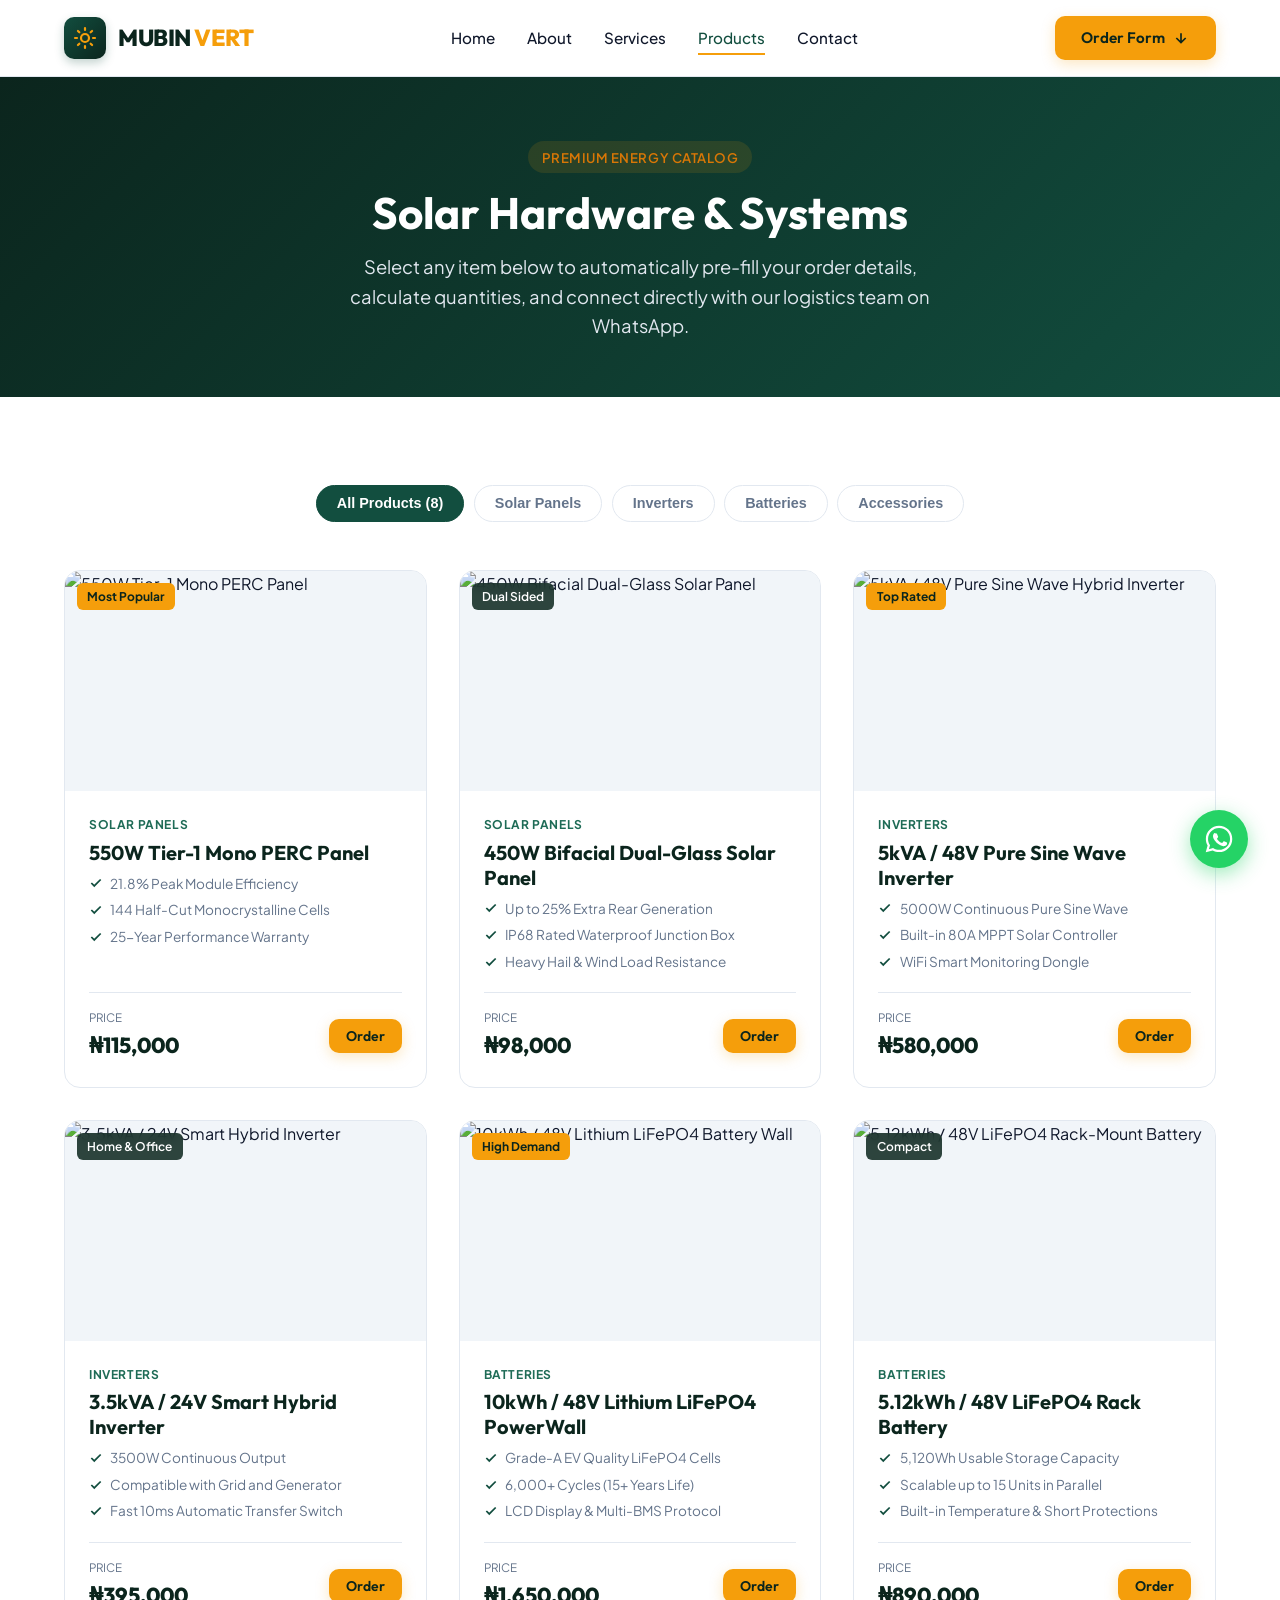
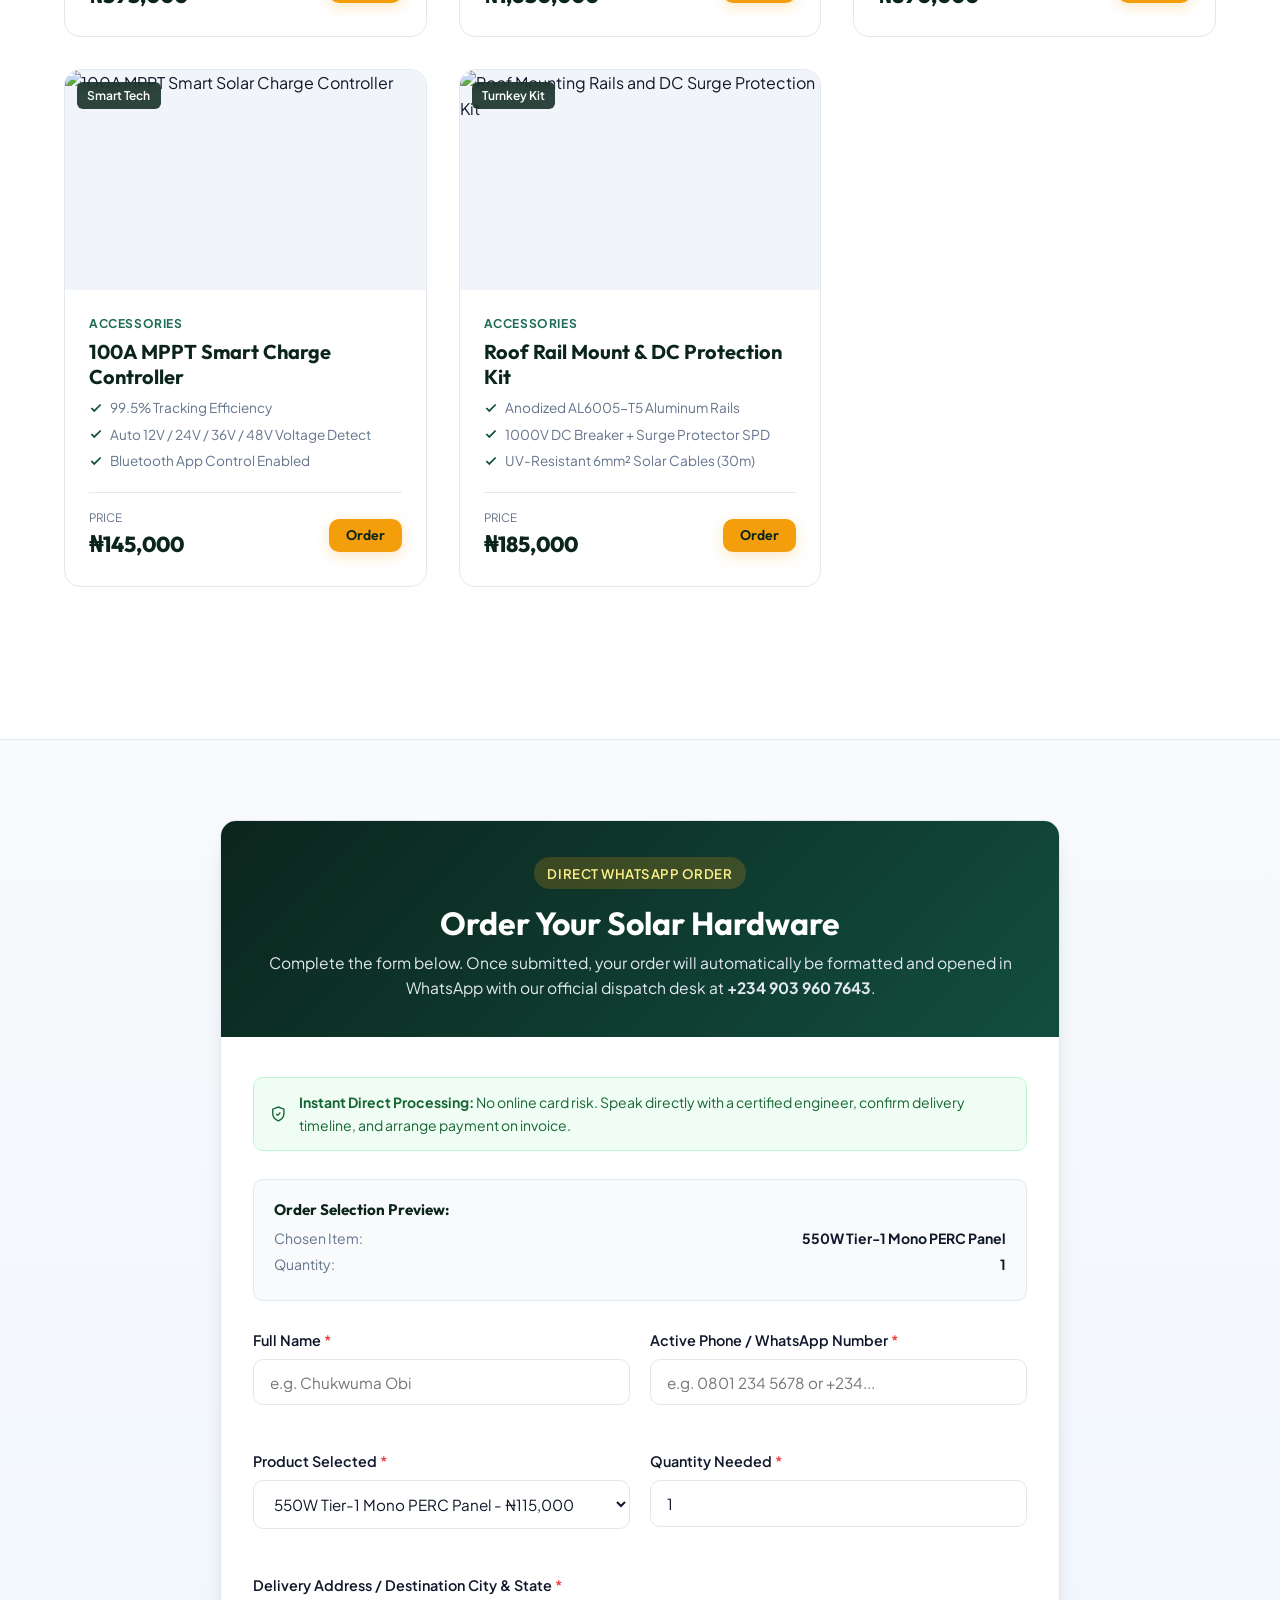
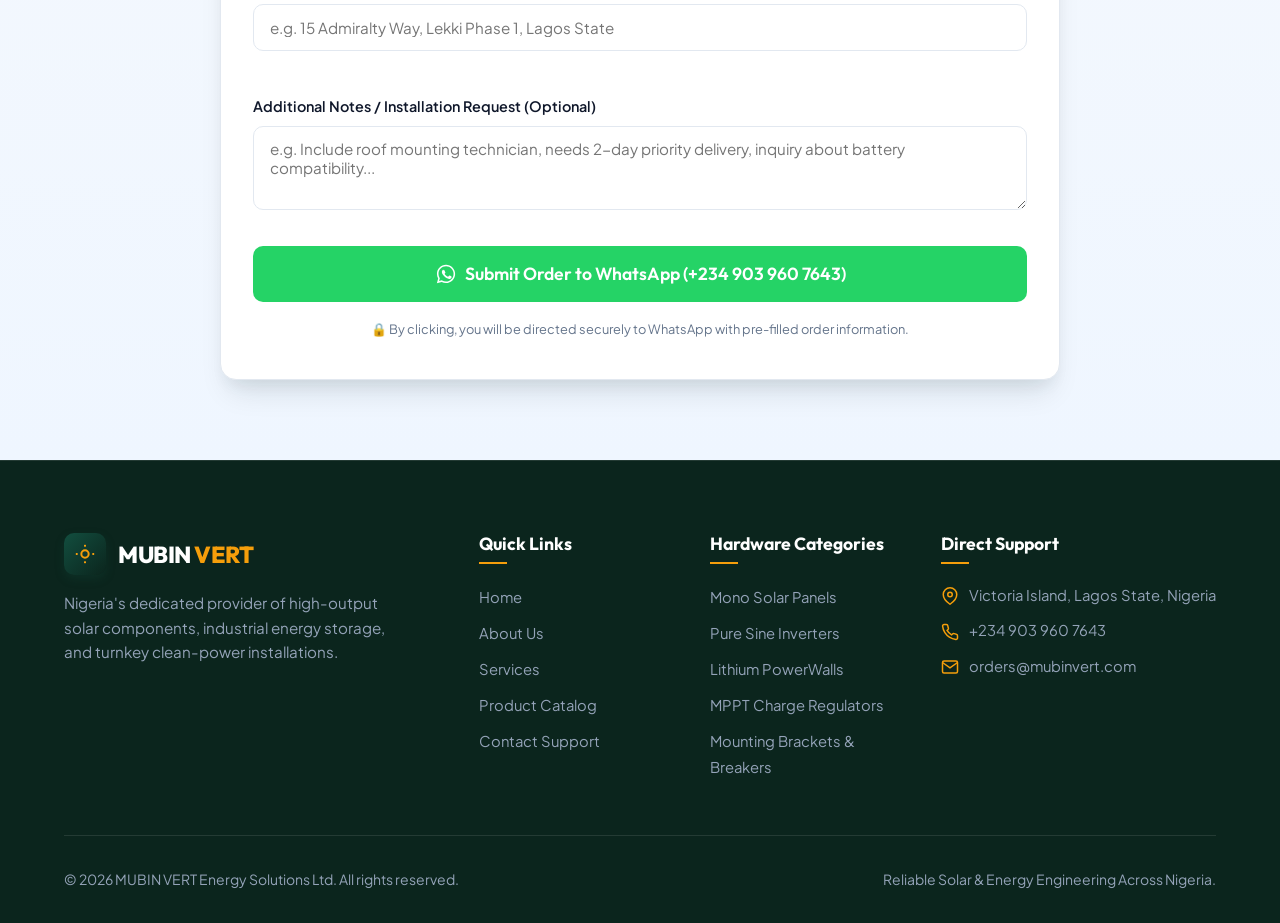
==== products.html @ 532facc9 "second commit" ====
<!DOCTYPE html>
<html lang="en">
<head>
  <meta charset="UTF-8">
  <meta name="viewport" content="width=device-width, initial-scale=1.0">
  <title>Solar Products & Direct WhatsApp Order | MUBIN VERT</title>
  <meta name="description" content="Browse premium solar panels, hybrid inverters, lithium battery storage and accessories. Click Order to customize and send instantly to our WhatsApp sales line.">
  <meta name="keywords" content="buy solar panels Nigeria, solar inverters Lagos, lithium battery storage Abuja, solar accessories">
  
  <!-- Open Graph -->
  <meta property="og:type" content="website">
  <meta property="og:title" content="MUBIN VERT - Solar Hardware & Order Page">
  <meta property="og:description" content="Shop verified Tier-1 solar panels, smart inverters, and long-life batteries with direct WhatsApp ordering and fast nationwide delivery.">

  <!-- Google Fonts: Outfit & Plus Jakarta Sans -->
  <link rel="preconnect" href="https://fonts.googleapis.com">
  <link rel="preconnect" href="https://fonts.gstatic.com" crossorigin>
  <link href="https://fonts.googleapis.com/css2?family=Outfit:wght@500;600;700;800&family=Plus+Jakarta+Sans:wght@400;500;600;700&display=swap" rel="stylesheet">

  <!-- Shared CSS Stylesheet -->
  <link rel="stylesheet" href="style.css">
</head>
<body>

  <!-- ==================== HEADER & NAV ==================== -->
  <header class="header">
    <div class="container navbar">
      <a href="index.html" class="brand-logo" aria-label="MUBIN VERT Home">
        <span class="logo-mark">
          <svg width="24" height="24" viewBox="0 0 24 24" fill="none" stroke="currentColor" stroke-width="2.2" stroke-linecap="round" stroke-linejoin="round">
            <circle cx="12" cy="12" r="4"/>
            <path d="M12 2v2"/>
            <path d="M12 20v2"/>
            <path d="m4.93 4.93 1.41 1.41"/>
            <path d="m17.66 17.66 1.41 1.41"/>
            <path d="M2 12h2"/>
            <path d="M20 12h2"/>
            <path d="m6.34 17.66-1.41 1.41"/>
            <path d="m19.07 4.93-1.41 1.41"/>
          </svg>
        </span>
        <span>MUBIN <span class="highlight">VERT</span></span>
      </a>

      <nav aria-label="Main Navigation">
        <ul class="nav-menu" id="navMenu">
          <li><a href="index.html" class="nav-link">Home</a></li>
          <li><a href="index.html#about" class="nav-link">About</a></li>
          <li><a href="index.html#services" class="nav-link">Services</a></li>
          <li><a href="products.html" class="nav-link active">Products</a></li>
          <li><a href="index.html#contact" class="nav-link">Contact</a></li>
          <li class="mobile-order-btn">
            <a href="#orderSection" class="btn btn-primary btn-block">Order Now</a>
          </li>
        </ul>
      </nav>

      <div class="nav-actions">
        <a href="#orderSection" class="btn btn-primary">
          <span>Order Form</span>
          <svg width="16" height="16" viewBox="0 0 24 24" fill="none" stroke="currentColor" stroke-width="2.5">
            <path d="M12 5v14M19 12l-7 7-7-7"/>
          </svg>
        </a>
        <button class="hamburger" id="hamburgerBtn" aria-label="Toggle navigation menu" aria-expanded="false">
          <span></span>
          <span></span>
          <span></span>
        </button>
      </div>
    </div>
  </header>

  <!-- ==================== PAGE BANNER ==================== -->
  <section class="page-header">
    <div class="container fade-in-up">
      <div class="section-badge amber" style="margin-bottom: 0.75rem;">Premium Energy Catalog</div>
      <h1>Solar Hardware & Systems</h1>
      <p>Select any item below to automatically pre-fill your order details, calculate quantities, and connect directly with our logistics team on WhatsApp.</p>
    </div>
  </section>

  <!-- ==================== PRODUCT CATALOG ==================== -->
  <main class="section section-light">
    <div class="container">

      <!-- Category Filter Buttons -->
      <div class="filter-bar fade-in-up">
        <button class="filter-btn active" data-filter="all">All Products (8)</button>
        <button class="filter-btn" data-filter="panels">Solar Panels</button>
        <button class="filter-btn" data-filter="inverters">Inverters</button>
        <button class="filter-btn" data-filter="batteries">Batteries</button>
        <button class="filter-btn" data-filter="accessories">Accessories</button>
      </div>

      <!-- Products Grid -->
      <div class="products-grid">

        <!-- Product 1: Solar Panel 550W -->
        <article class="product-card fade-in-up delay-1" data-category="panels">
          <div class="product-thumb-wrap">
            <span class="product-tag popular">Most Popular</span>
            <img src="https://images.pexels.com/photos/38171120/pexels-photo-38171120.jpeg?auto=compress&cs=tinysrgb&fit=crop&h=500&w=700" alt="550W Tier-1 Mono PERC Panel">
          </div>
          <div class="product-body">
            <span class="product-category">Solar Panels</span>
            <h2 class="product-title">550W Tier-1 Mono PERC Panel</h2>
            <ul class="product-specs">
              <li><svg width="14" height="14" viewBox="0 0 24 24" fill="none" stroke="currentColor" stroke-width="3"><polyline points="20 6 9 17 4 12"/></svg> 21.8% Peak Module Efficiency</li>
              <li><svg width="14" height="14" viewBox="0 0 24 24" fill="none" stroke="currentColor" stroke-width="3"><polyline points="20 6 9 17 4 12"/></svg> 144 Half-Cut Monocrystalline Cells</li>
              <li><svg width="14" height="14" viewBox="0 0 24 24" fill="none" stroke="currentColor" stroke-width="3"><polyline points="20 6 9 17 4 12"/></svg> 25-Year Performance Warranty</li>
            </ul>
            <div class="product-footer">
              <div class="product-price">
                <span class="label">Price</span>
                <span class="value">₦115,000</span>
              </div>
              <button type="button" class="btn btn-primary btn-sm btn-order-trigger" data-product-name="550W Tier-1 Mono PERC Panel">
                <span>Order</span>
              </button>
            </div>
          </div>
        </article>

        <!-- Product 2: Solar Panel 450W Bifacial -->
        <article class="product-card fade-in-up delay-2" data-category="panels">
          <div class="product-thumb-wrap">
            <span class="product-tag">Dual Sided</span>
            <img src="https://images.pexels.com/photos/17965455/pexels-photo-17965455.jpeg?auto=compress&cs=tinysrgb&fit=crop&h=500&w=700" alt="450W Bifacial Dual-Glass Solar Panel">
          </div>
          <div class="product-body">
            <span class="product-category">Solar Panels</span>
            <h2 class="product-title">450W Bifacial Dual-Glass Solar Panel</h2>
            <ul class="product-specs">
              <li><svg width="14" height="14" viewBox="0 0 24 24" fill="none" stroke="currentColor" stroke-width="3"><polyline points="20 6 9 17 4 12"/></svg> Up to 25% Extra Rear Generation</li>
              <li><svg width="14" height="14" viewBox="0 0 24 24" fill="none" stroke="currentColor" stroke-width="3"><polyline points="20 6 9 17 4 12"/></svg> IP68 Rated Waterproof Junction Box</li>
              <li><svg width="14" height="14" viewBox="0 0 24 24" fill="none" stroke="currentColor" stroke-width="3"><polyline points="20 6 9 17 4 12"/></svg> Heavy Hail & Wind Load Resistance</li>
            </ul>
            <div class="product-footer">
              <div class="product-price">
                <span class="label">Price</span>
                <span class="value">₦98,000</span>
              </div>
              <button type="button" class="btn btn-primary btn-sm btn-order-trigger" data-product-name="450W Bifacial Dual-Glass Solar Panel">
                <span>Order</span>
              </button>
            </div>
          </div>
        </article>

        <!-- Product 3: 5kVA Hybrid Inverter -->
        <article class="product-card fade-in-up delay-3" data-category="inverters">
          <div class="product-thumb-wrap">
            <span class="product-tag popular">Top Rated</span>
            <img src="https://images.pexels.com/photos/38171111/pexels-photo-38171111.jpeg?auto=compress&cs=tinysrgb&fit=crop&h=500&w=700" alt="5kVA / 48V Pure Sine Wave Hybrid Inverter">
          </div>
          <div class="product-body">
            <span class="product-category">Inverters</span>
            <h2 class="product-title">5kVA / 48V Pure Sine Wave Inverter</h2>
            <ul class="product-specs">
              <li><svg width="14" height="14" viewBox="0 0 24 24" fill="none" stroke="currentColor" stroke-width="3"><polyline points="20 6 9 17 4 12"/></svg> 5000W Continuous Pure Sine Wave</li>
              <li><svg width="14" height="14" viewBox="0 0 24 24" fill="none" stroke="currentColor" stroke-width="3"><polyline points="20 6 9 17 4 12"/></svg> Built-in 80A MPPT Solar Controller</li>
              <li><svg width="14" height="14" viewBox="0 0 24 24" fill="none" stroke="currentColor" stroke-width="3"><polyline points="20 6 9 17 4 12"/></svg> WiFi Smart Monitoring Dongle</li>
            </ul>
            <div class="product-footer">
              <div class="product-price">
                <span class="label">Price</span>
                <span class="value">₦580,000</span>
              </div>
              <button type="button" class="btn btn-primary btn-sm btn-order-trigger" data-product-name="5kVA / 48V Pure Sine Wave Inverter">
                <span>Order</span>
              </button>
            </div>
          </div>
        </article>

        <!-- Product 4: 3.5kVA Inverter -->
        <article class="product-card fade-in-up delay-1" data-category="inverters">
          <div class="product-thumb-wrap">
            <span class="product-tag">Home & Office</span>
            <img src="https://images.pexels.com/photos/38171130/pexels-photo-38171130.jpeg?auto=compress&cs=tinysrgb&fit=crop&h=500&w=700" alt="3.5kVA / 24V Smart Hybrid Inverter">
          </div>
          <div class="product-body">
            <span class="product-category">Inverters</span>
            <h2 class="product-title">3.5kVA / 24V Smart Hybrid Inverter</h2>
            <ul class="product-specs">
              <li><svg width="14" height="14" viewBox="0 0 24 24" fill="none" stroke="currentColor" stroke-width="3"><polyline points="20 6 9 17 4 12"/></svg> 3500W Continuous Output</li>
              <li><svg width="14" height="14" viewBox="0 0 24 24" fill="none" stroke="currentColor" stroke-width="3"><polyline points="20 6 9 17 4 12"/></svg> Compatible with Grid and Generator</li>
              <li><svg width="14" height="14" viewBox="0 0 24 24" fill="none" stroke="currentColor" stroke-width="3"><polyline points="20 6 9 17 4 12"/></svg> Fast 10ms Automatic Transfer Switch</li>
            </ul>
            <div class="product-footer">
              <div class="product-price">
                <span class="label">Price</span>
                <span class="value">₦395,000</span>
              </div>
              <button type="button" class="btn btn-primary btn-sm btn-order-trigger" data-product-name="3.5kVA / 24V Smart Hybrid Inverter">
                <span>Order</span>
              </button>
            </div>
          </div>
        </article>

        <!-- Product 5: 10kWh LiFePO4 Lithium Battery -->
        <article class="product-card fade-in-up delay-2" data-category="batteries">
          <div class="product-thumb-wrap">
            <span class="product-tag popular">High Demand</span>
            <img src="https://images.pexels.com/photos/36085816/pexels-photo-36085816.jpeg?auto=compress&cs=tinysrgb&fit=crop&h=500&w=700" alt="10kWh / 48V Lithium LiFePO4 Battery Wall">
          </div>
          <div class="product-body">
            <span class="product-category">Batteries</span>
            <h2 class="product-title">10kWh / 48V Lithium LiFePO4 PowerWall</h2>
            <ul class="product-specs">
              <li><svg width="14" height="14" viewBox="0 0 24 24" fill="none" stroke="currentColor" stroke-width="3"><polyline points="20 6 9 17 4 12"/></svg> Grade-A EV Quality LiFePO4 Cells</li>
              <li><svg width="14" height="14" viewBox="0 0 24 24" fill="none" stroke="currentColor" stroke-width="3"><polyline points="20 6 9 17 4 12"/></svg> 6,000+ Cycles (15+ Years Life)</li>
              <li><svg width="14" height="14" viewBox="0 0 24 24" fill="none" stroke="currentColor" stroke-width="3"><polyline points="20 6 9 17 4 12"/></svg> LCD Display & Multi-BMS Protocol</li>
            </ul>
            <div class="product-footer">
              <div class="product-price">
                <span class="label">Price</span>
                <span class="value">₦1,650,000</span>
              </div>
              <button type="button" class="btn btn-primary btn-sm btn-order-trigger" data-product-name="10kWh / 48V Lithium LiFePO4 PowerWall">
                <span>Order</span>
              </button>
            </div>
          </div>
        </article>

        <!-- Product 6: 5kWh LiFePO4 Battery -->
        <article class="product-card fade-in-up delay-3" data-category="batteries">
          <div class="product-thumb-wrap">
            <span class="product-tag">Compact</span>
            <img src="https://images.pexels.com/photos/3639037/pexels-photo-3639037.jpeg?auto=compress&cs=tinysrgb&fit=crop&h=500&w=700" alt="5.12kWh / 48V LiFePO4 Rack-Mount Battery">
          </div>
          <div class="product-body">
            <span class="product-category">Batteries</span>
            <h2 class="product-title">5.12kWh / 48V LiFePO4 Rack Battery</h2>
            <ul class="product-specs">
              <li><svg width="14" height="14" viewBox="0 0 24 24" fill="none" stroke="currentColor" stroke-width="3"><polyline points="20 6 9 17 4 12"/></svg> 5,120Wh Usable Storage Capacity</li>
              <li><svg width="14" height="14" viewBox="0 0 24 24" fill="none" stroke="currentColor" stroke-width="3"><polyline points="20 6 9 17 4 12"/></svg> Scalable up to 15 Units in Parallel</li>
              <li><svg width="14" height="14" viewBox="0 0 24 24" fill="none" stroke="currentColor" stroke-width="3"><polyline points="20 6 9 17 4 12"/></svg> Built-in Temperature & Short Protections</li>
            </ul>
            <div class="product-footer">
              <div class="product-price">
                <span class="label">Price</span>
                <span class="value">₦890,000</span>
              </div>
              <button type="button" class="btn btn-primary btn-sm btn-order-trigger" data-product-name="5.12kWh / 48V LiFePO4 Rack Battery">
                <span>Order</span>
              </button>
            </div>
          </div>
        </article>

        <!-- Product 7: 100A MPPT Controller -->
        <article class="product-card fade-in-up delay-1" data-category="accessories">
          <div class="product-thumb-wrap">
            <span class="product-tag">Smart Tech</span>
            <img src="https://images.pexels.com/photos/518530/pexels-photo-518530.jpeg?auto=compress&cs=tinysrgb&fit=crop&h=500&w=700" alt="100A MPPT Smart Solar Charge Controller">
          </div>
          <div class="product-body">
            <span class="product-category">Accessories</span>
            <h2 class="product-title">100A MPPT Smart Charge Controller</h2>
            <ul class="product-specs">
              <li><svg width="14" height="14" viewBox="0 0 24 24" fill="none" stroke="currentColor" stroke-width="3"><polyline points="20 6 9 17 4 12"/></svg> 99.5% Tracking Efficiency</li>
              <li><svg width="14" height="14" viewBox="0 0 24 24" fill="none" stroke="currentColor" stroke-width="3"><polyline points="20 6 9 17 4 12"/></svg> Auto 12V / 24V / 36V / 48V Voltage Detect</li>
              <li><svg width="14" height="14" viewBox="0 0 24 24" fill="none" stroke="currentColor" stroke-width="3"><polyline points="20 6 9 17 4 12"/></svg> Bluetooth App Control Enabled</li>
            </ul>
            <div class="product-footer">
              <div class="product-price">
                <span class="label">Price</span>
                <span class="value">₦145,000</span>
              </div>
              <button type="button" class="btn btn-primary btn-sm btn-order-trigger" data-product-name="100A MPPT Smart Charge Controller">
                <span>Order</span>
              </button>
            </div>
          </div>
        </article>

        <!-- Product 8: Complete Mounting & DC Protection Kit -->
        <article class="product-card fade-in-up delay-2" data-category="accessories">
          <div class="product-thumb-wrap">
            <span class="product-tag">Turnkey Kit</span>
            <img src="https://images.pexels.com/photos/11645013/pexels-photo-11645013.jpeg?auto=compress&cs=tinysrgb&fit=crop&h=500&w=700" alt="Roof Mounting Rails and DC Surge Protection Kit">
          </div>
          <div class="product-body">
            <span class="product-category">Accessories</span>
            <h2 class="product-title">Roof Rail Mount & DC Protection Kit</h2>
            <ul class="product-specs">
              <li><svg width="14" height="14" viewBox="0 0 24 24" fill="none" stroke="currentColor" stroke-width="3"><polyline points="20 6 9 17 4 12"/></svg> Anodized AL6005-T5 Aluminum Rails</li>
              <li><svg width="14" height="14" viewBox="0 0 24 24" fill="none" stroke="currentColor" stroke-width="3"><polyline points="20 6 9 17 4 12"/></svg> 1000V DC Breaker + Surge Protector SPD</li>
              <li><svg width="14" height="14" viewBox="0 0 24 24" fill="none" stroke="currentColor" stroke-width="3"><polyline points="20 6 9 17 4 12"/></svg> UV-Resistant 6mm² Solar Cables (30m)</li>
            </ul>
            <div class="product-footer">
              <div class="product-price">
                <span class="label">Price</span>
                <span class="value">₦185,000</span>
              </div>
              <button type="button" class="btn btn-primary btn-sm btn-order-trigger" data-product-name="Roof Rail Mount & DC Protection Kit">
                <span>Order</span>
              </button>
            </div>
          </div>
        </article>

      </div>
    </div>
  </main>

  <!-- ==================== ORDER FORM SECTION ==================== -->
  <section class="order-section" id="orderSection">
    <div class="container">
      <div class="order-wrapper fade-in-up">
        
        <div class="order-header">
          <div class="section-badge amber" style="background: rgba(245, 158, 11, 0.2); color: #FEF08A;">Direct WhatsApp Order</div>
          <h2>Order Your Solar Hardware</h2>
          <p>Complete the form below. Once submitted, your order will automatically be formatted and opened in WhatsApp with our official dispatch desk at <strong>+234 903 960 7643</strong>.</p>
        </div>

        <div class="order-form-body">

          <div class="order-banner-note">
            <svg width="22" height="22" viewBox="0 0 24 24" fill="none" stroke="currentColor" stroke-width="2">
              <path d="M12 22s8-4 8-10V5l-8-3-8 3v7c0 6 8 10 8 10z"/>
              <path d="m9 12 2 2 4-4"/>
            </svg>
            <div>
              <strong>Instant Direct Processing:</strong> No online card risk. Speak directly with a certified engineer, confirm delivery timeline, and arrange payment on invoice.
            </div>
          </div>

          <!-- Dynamic Order Summary Preview -->
          <div class="order-summary-box">
            <h4>Order Selection Preview:</h4>
            <div class="order-summary-row">
              <span>Chosen Item:</span>
              <strong id="summaryProductName">550W Tier-1 Mono PERC Panel</strong>
            </div>
            <div class="order-summary-row">
              <span>Quantity:</span>
              <strong id="summaryQuantity">1</strong>
            </div>
          </div>

          <!-- The Order Form -->
          <form id="solarOrderForm" novalidate>
            <div class="form-grid">
              
              <!-- Full Name -->
              <div class="form-group">
                <label for="orderFullName">Full Name <span class="req">*</span></label>
                <input 
                  type="text" 
                  id="orderFullName" 
                  name="fullName" 
                  class="form-control" 
                  placeholder="e.g. Chukwuma Obi" 
                  required
                >
                <span class="form-error-msg" id="orderFullNameError"></span>
              </div>

              <!-- Phone Number -->
              <div class="form-group">
                <label for="orderPhone">Active Phone / WhatsApp Number <span class="req">*</span></label>
                <input 
                  type="tel" 
                  id="orderPhone" 
                  name="phone" 
                  class="form-control" 
                  placeholder="e.g. 0801 234 5678 or +234..." 
                  required
                >
                <span class="form-error-msg" id="orderPhoneError"></span>
              </div>

              <!-- Product Selected -->
              <div class="form-group">
                <label for="orderProduct">Product Selected <span class="req">*</span></label>
                <select id="orderProduct" name="product" class="form-control" required>
                  <option value="">-- Please Select Product --</option>
                  <option value="550W Tier-1 Mono PERC Panel" selected>550W Tier-1 Mono PERC Panel - ₦115,000</option>
                  <option value="450W Bifacial Dual-Glass Solar Panel">450W Bifacial Dual-Glass Solar Panel - ₦98,000</option>
                  <option value="5kVA / 48V Pure Sine Wave Inverter">5kVA / 48V Pure Sine Wave Inverter - ₦580,000</option>
                  <option value="3.5kVA / 24V Smart Hybrid Inverter">3.5kVA / 24V Smart Hybrid Inverter - ₦395,000</option>
                  <option value="10kWh / 48V Lithium LiFePO4 PowerWall">10kWh / 48V Lithium LiFePO4 PowerWall - ₦1,650,000</option>
                  <option value="5.12kWh / 48V LiFePO4 Rack Battery">5.12kWh / 48V LiFePO4 Rack Battery - ₦890,000</option>
                  <option value="100A MPPT Smart Charge Controller">100A MPPT Smart Charge Controller - ₦145,000</option>
                  <option value="Roof Rail Mount & DC Protection Kit">Roof Rail Mount & DC Protection Kit - ₦185,000</option>
                  <option value="Custom Solar Solution Consultation">Custom Complete Solar Installation Package</option>
                </select>
                <span class="form-error-msg" id="orderProductError"></span>
              </div>

              <!-- Quantity -->
              <div class="form-group">
                <label for="orderQuantity">Quantity Needed <span class="req">*</span></label>
                <input 
                  type="number" 
                  id="orderQuantity" 
                  name="quantity" 
                  class="form-control" 
                  value="1" 
                  min="1" 
                  max="100" 
                  required
                >
                <span class="form-error-msg" id="orderQuantityError"></span>
              </div>

              <!-- Delivery Address -->
              <div class="form-group full-width">
                <label for="orderAddress">Delivery Address / Destination City & State <span class="req">*</span></label>
                <input 
                  type="text" 
                  id="orderAddress" 
                  name="address" 
                  class="form-control" 
                  placeholder="e.g. 15 Admiralty Way, Lekki Phase 1, Lagos State" 
                  required
                >
                <span class="form-error-msg" id="orderAddressError"></span>
              </div>

              <!-- Additional Notes -->
              <div class="form-group full-width">
                <label for="orderNotes">Additional Notes / Installation Request (Optional)</label>
                <textarea 
                  id="orderNotes" 
                  name="notes" 
                  class="form-control" 
                  rows="3" 
                  placeholder="e.g. Include roof mounting technician, needs 2-day priority delivery, inquiry about battery compatibility..."
                ></textarea>
              </div>

              <!-- Submit Button -->
              <div class="form-group full-width" style="margin-top: 1rem;">
                <button type="submit" class="btn btn-whatsapp btn-block" style="font-size: 1.1rem; padding: 1rem 1.5rem;">
                  <!-- Official WhatsApp Icon -->
                  <svg width="22" height="22" viewBox="0 0 24 24" fill="currentColor">
                    <path d="M12.04 2C6.58 2 2.13 6.45 2.13 11.91C2.13 13.66 2.59 15.36 3.45 16.86L2.05 22L7.3 20.62C8.75 21.41 10.38 21.83 12.04 21.83C17.5 21.83 21.95 17.38 21.95 11.92C21.95 9.27 20.92 6.78 19.05 4.91C17.18 3.04 14.69 2 12.04 2M12.05 3.67C14.25 3.67 16.31 4.53 17.87 6.09C19.42 7.65 20.28 9.72 20.28 11.92C20.28 16.46 16.58 20.15 12.04 20.15C10.56 20.15 9.11 19.76 7.85 19L7.55 18.83L4.43 19.65L5.26 16.61L5.06 16.29C4.24 15 3.8 13.47 3.8 11.91C3.81 7.37 7.5 3.67 12.05 3.67M9.11 7.42C8.94 7.42 8.66 7.49 8.42 7.74C8.18 8 7.5 8.64 7.5 9.94C7.5 11.24 8.45 12.5 8.58 12.67C8.72 12.84 10.42 15.48 13.04 16.61C15.22 17.56 15.66 17.37 16.14 17.33C16.62 17.29 17.68 16.7 17.9 16.08C18.12 15.46 18.12 14.93 18.05 14.82C17.98 14.71 17.82 14.64 17.57 14.52C17.32 14.4 16.1 13.8 15.87 13.72C15.65 13.64 15.48 13.6 15.31 13.85C15.15 14.1 14.67 14.64 14.52 14.82C14.38 14.99 14.23 15.01 13.98 14.89C13.73 14.76 12.93 14.5 11.98 13.66C11.24 13 10.74 12.18 10.6 11.93C10.45 11.68 10.58 11.55 10.71 11.42C10.82 11.31 10.96 11.13 11.08 10.99C11.21 10.85 11.25 10.74 11.33 10.58C11.41 10.41 11.37 10.27 11.31 10.15C11.25 10.02 10.76 8.83 10.55 8.34C10.36 7.85 10.16 7.92 10.01 7.91C9.87 7.9 9.71 7.9 9.54 7.9C9.38 7.9 9.11 7.42 9.11 7.42Z"/>
                  </svg>
                  <span>Submit Order to WhatsApp (+234 903 960 7643)</span>
                </button>
                <p style="text-align: center; font-size: 0.8rem; color: var(--text-muted); margin-top: 0.6rem;">
                  🔒 By clicking, you will be directed securely to WhatsApp with pre-filled order information.
                </p>
              </div>

            </div>
          </form>

        </div>
      </div>
    </div>
  </section>

  <!-- ==================== FLOATING WHATSAPP BUTTON ==================== -->
  <a href="https://wa.me/2349039607643?text=Hello%20MUBIN%20VERT%2C%20I%20have%20an%20inquiry%20regarding%20your%20solar%20products." target="_blank" rel="noopener noreferrer" class="whatsapp-float" aria-label="Chat on WhatsApp">
    <svg width="32" height="32" viewBox="0 0 24 24" fill="currentColor">
      <path d="M12.04 2C6.58 2 2.13 6.45 2.13 11.91C2.13 13.66 2.59 15.36 3.45 16.86L2.05 22L7.3 20.62C8.75 21.41 10.38 21.83 12.04 21.83C17.5 21.83 21.95 17.38 21.95 11.92C21.95 9.27 20.92 6.78 19.05 4.91C17.18 3.04 14.69 2 12.04 2M12.05 3.67C14.25 3.67 16.31 4.53 17.87 6.09C19.42 7.65 20.28 9.72 20.28 11.92C20.28 16.46 16.58 20.15 12.04 20.15C10.56 20.15 9.11 19.76 7.85 19L7.55 18.83L4.43 19.65L5.26 16.61L5.06 16.29C4.24 15 3.8 13.47 3.8 11.91C3.81 7.37 7.5 3.67 12.05 3.67M9.11 7.42C8.94 7.42 8.66 7.49 8.42 7.74C8.18 8 7.5 8.64 7.5 9.94C7.5 11.24 8.45 12.5 8.58 12.67C8.72 12.84 10.42 15.48 13.04 16.61C15.22 17.56 15.66 17.37 16.14 17.33C16.62 17.29 17.68 16.7 17.9 16.08C18.12 15.46 18.12 14.93 18.05 14.82C17.98 14.71 17.82 14.64 17.57 14.52C17.32 14.4 16.1 13.8 15.87 13.72C15.65 13.64 15.48 13.6 15.31 13.85C15.15 14.1 14.67 14.64 14.52 14.82C14.38 14.99 14.23 15.01 13.98 14.89C13.73 14.76 12.93 14.5 11.98 13.66C11.24 13 10.74 12.18 10.6 11.93C10.45 11.68 10.58 11.55 10.71 11.42C10.82 11.31 10.96 11.13 11.08 10.99C11.21 10.85 11.25 10.74 11.33 10.58C11.41 10.41 11.37 10.27 11.31 10.15C11.25 10.02 10.76 8.83 10.55 8.34C10.36 7.85 10.16 7.92 10.01 7.91C9.87 7.9 9.71 7.9 9.54 7.9C9.38 7.9 9.11 7.42 9.11 7.42Z"/>
    </svg>
    <span class="tooltip">Order via WhatsApp</span>
  </a>

  <!-- ==================== FOOTER ==================== -->
  <footer class="footer">
    <div class="container">
      <div class="footer-grid">
        <div class="footer-about">
          <a href="index.html" class="brand-logo" style="color: #FFFFFF;">
            <span class="logo-mark">
              <svg width="22" height="22" viewBox="0 0 24 24" fill="none" stroke="currentColor" stroke-width="2.2">
                <circle cx="12" cy="12" r="4"/>
                <path d="M12 2v2"/><path d="M12 20v2"/>
                <path d="M2 12h2"/><path d="M20 12h2"/>
              </svg>
            </span>
            <span>MUBIN <span class="highlight">VERT</span></span>
          </a>
          <p>
            Nigeria's dedicated provider of high-output solar components, industrial energy storage, and turnkey clean-power installations.
          </p>
        </div>

        <div>
          <h4>Quick Links</h4>
          <ul class="footer-links">
            <li><a href="index.html">Home</a></li>
            <li><a href="index.html#about">About Us</a></li>
            <li><a href="index.html#services">Services</a></li>
            <li><a href="products.html">Product Catalog</a></li>
            <li><a href="index.html#contact">Contact Support</a></li>
          </ul>
        </div>

        <div>
          <h4>Hardware Categories</h4>
          <ul class="footer-links">
            <li><a href="#orderSection">Mono Solar Panels</a></li>
            <li><a href="#orderSection">Pure Sine Inverters</a></li>
            <li><a href="#orderSection">Lithium PowerWalls</a></li>
            <li><a href="#orderSection">MPPT Charge Regulators</a></li>
            <li><a href="#orderSection">Mounting Brackets & Breakers</a></li>
          </ul>
        </div>

        <div>
          <h4>Direct Support</h4>
          <ul class="footer-contact-list">
            <li>
              <svg width="18" height="18" viewBox="0 0 24 24" fill="none" stroke="currentColor" stroke-width="2"><path d="M21 10c0 7-9 13-9 13s-9-6-9-13a9 9 0 0 1 18 0z"/><circle cx="12" cy="10" r="3"/></svg>
              <span>Victoria Island, Lagos State, Nigeria</span>
            </li>
            <li>
              <svg width="18" height="18" viewBox="0 0 24 24" fill="none" stroke="currentColor" stroke-width="2"><path d="M22 16.92v3a2 2 0 0 1-2.18 2 19.79 19.79 0 0 1-8.63-3.07 19.5 19.5 0 0 1-6-6 19.79 19.79 0 0 1-3.07-8.67A2 2 0 0 1 4.11 2h3a2 2 0 0 1 2 1.72 12.84 12.84 0 0 0 .7 2.81 2 2 0 0 1-.45 2.11L8.09 9.91a16 16 0 0 0 6 6l1.27-1.27a2 2 0 0 1 2.11-.45 12.84 12.84 0 0 0 2.81.7A2 2 0 0 1 22 16.92z"/></svg>
              <span>+234 903 960 7643</span>
            </li>
            <li>
              <svg width="18" height="18" viewBox="0 0 24 24" fill="none" stroke="currentColor" stroke-width="2"><path d="M4 4h16c1.1 0 2 .9 2 2v12c0 1.1-.9 2-2 2H4c-1.1 0-2-.9-2-2V6c0-1.1.9-2 2-2z"/><polyline points="22,6 12,13 2,6"/></svg>
              <span>orders@mubinvert.com</span>
            </li>
          </ul>
        </div>
      </div>

      <div class="footer-bottom">
        <p>&copy; 2026 MUBIN VERT Energy Solutions Ltd. All rights reserved.</p>
        <p>Reliable Solar & Energy Engineering Across Nigeria.</p>
      </div>
    </div>
  </footer>

  <!-- Shared JavaScript -->
  <script src="script.js"></script>
</body>
</html>
---- style.css ----
/* ===================================================================
   MUBIN VERT - Solar & Energy Solutions
   Shared Stylesheet (style.css)
   Clean, Eco-Conscious Palette: Forest/Emerald Greens, Deep Blues, Sun Amber
   =================================================================== */

:root {
  --primary-deep: #0B251D;       /* Rich Nigerian dark pine / emerald shade */
  --primary: #124E3F;            /* Deep lush green */
  --primary-light: #1E6B56;      /* Vibrant green */
  --accent-sun: #F59E0B;         /* Golden solar amber */
  --accent-sun-hover: #D97706;   /* Warm rich amber hover */
  --accent-sun-glow: rgba(245, 158, 11, 0.25);
  --sky-blue: #0284C7;           /* Clear sky blue */
  --sky-blue-light: #E0F2FE;     /* Crisp light blue */
  --surface-light: #F8FAFC;      /* Clean off-white */
  --surface-card: #FFFFFF;       /* Pure white */
  --border-color: #E2E8F0;       /* Crisp border */
  --border-focus: #10B981;       /* Active green focus */
  --text-main: #0F172A;          /* Charcoal slate */
  --text-muted: #64748B;         /* Soft muted slate */
  --whatsapp-green: #25D366;     /* Official WhatsApp shade */
  --whatsapp-dark: #1EBE5D;
  --shadow-sm: 0 1px 3px rgba(0, 0, 0, 0.06), 0 1px 2px rgba(0, 0, 0, 0.04);
  --shadow-md: 0 4px 6px -1px rgba(0, 0, 0, 0.07), 0 2px 4px -2px rgba(0, 0, 0, 0.05);
  --shadow-lg: 0 10px 25px -5px rgba(11, 37, 29, 0.08), 0 8px 10px -6px rgba(11, 37, 29, 0.04);
  --shadow-xl: 0 20px 30px -10px rgba(11, 37, 29, 0.12), 0 10px 15px -5px rgba(11, 37, 29, 0.06);
  --radius-sm: 6px;
  --radius-md: 10px;
  --radius-lg: 16px;
  --radius-full: 9999px;
  --transition-fast: 0.2s ease;
  --transition-normal: 0.3s cubic-bezier(0.16, 1, 0.3, 1);
  --font-heading: 'Outfit', -apple-system, BlinkMacSystemFont, 'Segoe UI', Roboto, sans-serif;
  --font-body: 'Plus Jakarta Sans', -apple-system, BlinkMacSystemFont, 'Segoe UI', Roboto, sans-serif;
}

/* Reset & Base */
*, *::before, *::after {
  box-sizing: border-box;
  margin: 0;
  padding: 0;
}

html {
  scroll-behavior: smooth;
  font-size: 16px;
}

body {
  font-family: var(--font-body);
  color: var(--text-main);
  background-color: var(--surface-light);
  line-height: 1.6;
  -webkit-font-smoothing: antialiased;
  -moz-osx-font-smoothing: grayscale;
  overflow-x: hidden;
}

h1, h2, h3, h4, h5, h6 {
  font-family: var(--font-heading);
  font-weight: 700;
  color: var(--primary-deep);
  line-height: 1.25;
}

a {
  color: inherit;
  text-decoration: none;
  transition: color var(--transition-fast);
}

img {
  max-width: 100%;
  height: auto;
  display: block;
}

/* Container */
.container {
  width: 100%;
  max-width: 1200px;
  margin-left: auto;
  margin-right: auto;
  padding-left: 1.5rem;
  padding-right: 1.5rem;
}

/* Typography Helpers */
.text-center { text-align: center; }
.text-left { text-align: left; }
.text-muted { color: var(--text-muted); }
.text-amber { color: var(--accent-sun); }
.text-green { color: var(--primary); }

.section-badge {
  display: inline-flex;
  align-items: center;
  gap: 0.5rem;
  padding: 0.35rem 0.85rem;
  background-color: rgba(18, 78, 63, 0.08);
  color: var(--primary);
  border-radius: var(--radius-full);
  font-size: 0.825rem;
  font-weight: 600;
  letter-spacing: 0.04em;
  text-transform: uppercase;
  margin-bottom: 0.85rem;
}

.section-badge.amber {
  background-color: rgba(245, 158, 11, 0.12);
  color: var(--accent-sun-hover);
}

.section-title {
  font-size: 2.25rem;
  margin-bottom: 1rem;
}

.section-desc {
  font-size: 1.1rem;
  color: var(--text-muted);
  max-width: 650px;
  margin: 0 auto 3rem auto;
}

/* Buttons */
.btn {
  display: inline-flex;
  align-items: center;
  justify-content: center;
  gap: 0.5rem;
  padding: 0.8rem 1.6rem;
  font-size: 0.95rem;
  font-weight: 600;
  font-family: var(--font-heading);
  border-radius: var(--radius-md);
  border: 1px solid transparent;
  cursor: pointer;
  transition: all var(--transition-normal);
  text-align: center;
  line-height: 1;
}

.btn-primary {
  background-color: var(--accent-sun);
  color: #0B251D;
  box-shadow: 0 4px 14px var(--accent-sun-glow);
}

.btn-primary:hover {
  background-color: var(--accent-sun-hover);
  color: #FFFFFF;
  transform: translateY(-2px);
  box-shadow: 0 6px 20px rgba(217, 119, 6, 0.35);
}

.btn-green {
  background-color: var(--primary);
  color: #FFFFFF;
}

.btn-green:hover {
  background-color: var(--primary-deep);
  transform: translateY(-2px);
  box-shadow: 0 6px 20px rgba(18, 78, 63, 0.25);
}

.btn-outline {
  background-color: transparent;
  color: #FFFFFF;
  border-color: rgba(255, 255, 255, 0.4);
}

.btn-outline:hover {
  background-color: #FFFFFF;
  color: var(--primary-deep);
  border-color: #FFFFFF;
}

.btn-whatsapp {
  background-color: var(--whatsapp-green);
  color: #FFFFFF;
}

.btn-whatsapp:hover {
  background-color: var(--whatsapp-dark);
  transform: translateY(-2px);
  box-shadow: 0 6px 18px rgba(37, 211, 102, 0.35);
}

.btn-sm {
  padding: 0.55rem 1rem;
  font-size: 0.875rem;
}

.btn-block {
  display: flex;
  width: 100%;
}

/* Header & Navigation */
.header {
  position: sticky;
  top: 0;
  z-index: 1000;
  background-color: rgba(255, 255, 255, 0.95);
  backdrop-filter: blur(12px);
  border-bottom: 1px solid var(--border-color);
  transition: box-shadow var(--transition-normal), background-color var(--transition-normal);
}

.header.scrolled {
  box-shadow: var(--shadow-md);
}

.navbar {
  display: flex;
  align-items: center;
  justify-content: space-between;
  height: 76px;
}

.brand-logo {
  display: flex;
  align-items: center;
  gap: 0.75rem;
  font-family: var(--font-heading);
  font-size: 1.45rem;
  font-weight: 800;
  letter-spacing: -0.02em;
  color: var(--primary-deep);
}

.brand-logo .logo-mark {
  display: inline-flex;
  align-items: center;
  justify-content: center;
  width: 42px;
  height: 42px;
  border-radius: 10px;
  background: linear-gradient(135deg, var(--primary) 0%, var(--primary-deep) 100%);
  color: var(--accent-sun);
  box-shadow: 0 4px 10px rgba(18, 78, 63, 0.25);
}

.brand-logo span.highlight {
  color: var(--accent-sun);
}

.nav-menu {
  display: flex;
  align-items: center;
  list-style: none;
  gap: 2rem;
}

.nav-link {
  font-weight: 500;
  color: var(--text-main);
  position: relative;
  padding: 0.5rem 0;
  font-size: 0.95rem;
}

.nav-link::after {
  content: '';
  position: absolute;
  bottom: 0;
  left: 0;
  width: 0%;
  height: 2px;
  background-color: var(--accent-sun);
  transition: width var(--transition-fast);
}

.nav-link:hover,
.nav-link.active {
  color: var(--primary);
}

.nav-link:hover::after,
.nav-link.active::after {
  width: 100%;
}

.nav-actions {
  display: flex;
  align-items: center;
  gap: 1rem;
}

.hamburger {
  display: none;
  flex-direction: column;
  justify-content: center;
  gap: 5px;
  width: 40px;
  height: 40px;
  background: transparent;
  border: none;
  cursor: pointer;
  padding: 8px;
  border-radius: var(--radius-sm);
}

.hamburger span {
  display: block;
  width: 100%;
  height: 2.5px;
  background-color: var(--primary-deep);
  border-radius: 2px;
  transition: transform var(--transition-normal), opacity var(--transition-normal);
}

.hamburger.is-active span:nth-child(1) {
  transform: translateY(7.5px) rotate(45deg);
}

.hamburger.is-active span:nth-child(2) {
  opacity: 0;
}

.hamburger.is-active span:nth-child(3) {
  transform: translateY(-7.5px) rotate(-45deg);
}

/* Hero Section */
.hero {
  position: relative;
  min-height: 88vh;
  display: flex;
  align-items: center;
  padding: 4rem 0 5rem 0;
  background-color: var(--primary-deep);
  color: #FFFFFF;
  overflow: hidden;
}

.hero-bg-overlay {
  position: absolute;
  inset: 0;
  background: linear-gradient(135deg, rgba(11, 37, 29, 0.94) 0%, rgba(18, 78, 63, 0.85) 60%, rgba(2, 132, 199, 0.35) 100%);
  z-index: 1;
}

.hero-bg-img {
  position: absolute;
  inset: 0;
  width: 100%;
  height: 100%;
  object-fit: cover;
  object-position: center;
  z-index: 0;
  filter: brightness(0.65) saturate(1.1);
}

.hero .container {
  position: relative;
  z-index: 2;
}

.hero-content {
  max-width: 680px;
}

.hero-badge {
  display: inline-flex;
  align-items: center;
  gap: 0.5rem;
  background: rgba(245, 158, 11, 0.15);
  border: 1px solid rgba(245, 158, 11, 0.4);
  color: #FCD34D;
  padding: 0.4rem 1rem;
  border-radius: var(--radius-full);
  font-size: 0.85rem;
  font-weight: 600;
  margin-bottom: 1.5rem;
}

.hero-badge .pulse-dot {
  width: 8px;
  height: 8px;
  border-radius: 50%;
  background-color: var(--accent-sun);
  box-shadow: 0 0 0 rgba(245, 158, 11, 0.6);
  animation: pulseDot 2s infinite;
}

@keyframes pulseDot {
  0% { box-shadow: 0 0 0 0 rgba(245, 158, 11, 0.7); }
  70% { box-shadow: 0 0 0 8px rgba(245, 158, 11, 0); }
  100% { box-shadow: 0 0 0 0 rgba(245, 158, 11, 0); }
}

.hero h1 {
  font-size: 3.25rem;
  color: #FFFFFF;
  margin-bottom: 1.25rem;
  line-height: 1.15;
}

.hero h1 span.gradient-text {
  background: linear-gradient(90deg, #F59E0B 0%, #FBBF24 50%, #38BDF8 100%);
  -webkit-background-clip: text;
  -webkit-text-fill-color: transparent;
}

.hero-p {
  font-size: 1.2rem;
  color: #E2E8F0;
  line-height: 1.6;
  margin-bottom: 2.25rem;
}

.hero-actions {
  display: flex;
  flex-wrap: wrap;
  gap: 1rem;
  margin-bottom: 3rem;
}

.hero-stats {
  display: grid;
  grid-template-columns: repeat(3, 1fr);
  gap: 1.5rem;
  padding-top: 2rem;
  border-top: 1px solid rgba(255, 255, 255, 0.15);
}

.hero-stat-item h3 {
  font-size: 2rem;
  color: #FFFFFF;
  font-weight: 800;
  margin-bottom: 0.2rem;
}

.hero-stat-item h3 span {
  color: var(--accent-sun);
}

.hero-stat-item p {
  font-size: 0.85rem;
  color: #CBD5E1;
}

/* Sections Common */
.section {
  padding: 5.5rem 0;
}

.section-light {
  background-color: #FFFFFF;
}

.section-tint {
  background-color: #F8FAFC;
}

.section-dark {
  background-color: var(--primary-deep);
  color: #FFFFFF;
}

.section-dark h2, .section-dark h3 {
  color: #FFFFFF;
}

/* About Section */
.about-grid {
  display: grid;
  grid-template-columns: 1fr 1fr;
  gap: 3.5rem;
  align-items: center;
}

.about-image-wrapper {
  position: relative;
  border-radius: var(--radius-lg);
  overflow: hidden;
  box-shadow: var(--shadow-xl);
}

.about-image-wrapper img {
  width: 100%;
  height: 480px;
  object-fit: cover;
  transition: transform var(--transition-normal);
}

.about-image-wrapper:hover img {
  transform: scale(1.03);
}

.about-floating-badge {
  position: absolute;
  bottom: 1.5rem;
  left: 1.5rem;
  background: rgba(11, 37, 29, 0.92);
  backdrop-filter: blur(8px);
  color: #FFFFFF;
  padding: 1.25rem 1.5rem;
  border-radius: var(--radius-md);
  border-left: 4px solid var(--accent-sun);
  box-shadow: var(--shadow-lg);
  max-width: 280px;
}

.about-floating-badge strong {
  display: block;
  font-size: 1.4rem;
  color: var(--accent-sun);
  font-family: var(--font-heading);
}

.about-floating-badge span {
  font-size: 0.825rem;
  color: #CBD5E1;
}

.about-content h2 {
  font-size: 2.35rem;
  margin-bottom: 1.25rem;
}

.about-content p {
  color: var(--text-muted);
  margin-bottom: 1.25rem;
  font-size: 1.05rem;
}

.trust-highlights {
  display: flex;
  flex-direction: column;
  gap: 1.25rem;
  margin-top: 2rem;
}

.trust-item {
  display: flex;
  gap: 1rem;
  align-items: flex-start;
}

.trust-icon {
  flex-shrink: 0;
  width: 48px;
  height: 48px;
  border-radius: var(--radius-md);
  background: rgba(18, 78, 63, 0.1);
  color: var(--primary);
  display: flex;
  align-items: center;
  justify-content: center;
}

.trust-item h4 {
  font-size: 1.1rem;
  margin-bottom: 0.25rem;
}

.trust-item p {
  font-size: 0.925rem;
  margin-bottom: 0;
  color: var(--text-muted);
}

/* Services / Features Section */
.services-grid {
  display: grid;
  grid-template-columns: repeat(auto-fit, minmax(280px, 1fr));
  gap: 2rem;
}

.service-card {
  background: var(--surface-card);
  border: 1px solid var(--border-color);
  border-radius: var(--radius-lg);
  padding: 2.25rem 1.75rem;
  transition: all var(--transition-normal);
  position: relative;
  overflow: hidden;
}

.service-card::before {
  content: '';
  position: absolute;
  top: 0;
  left: 0;
  right: 0;
  height: 4px;
  background: linear-gradient(90deg, var(--primary), var(--accent-sun));
  opacity: 0;
  transition: opacity var(--transition-fast);
}

.service-card:hover {
  transform: translateY(-6px);
  box-shadow: var(--shadow-xl);
  border-color: rgba(18, 78, 63, 0.2);
}

.service-card:hover::before {
  opacity: 1;
}

.service-icon {
  width: 58px;
  height: 58px;
  border-radius: var(--radius-md);
  background: linear-gradient(135deg, rgba(18, 78, 63, 0.08) 0%, rgba(245, 158, 11, 0.15) 100%);
  color: var(--primary);
  display: flex;
  align-items: center;
  justify-content: center;
  margin-bottom: 1.5rem;
}

.service-card h3 {
  font-size: 1.35rem;
  margin-bottom: 0.75rem;
}

.service-card p {
  color: var(--text-muted);
  font-size: 0.95rem;
  line-height: 1.6;
  margin-bottom: 1.25rem;
}

.service-link {
  font-size: 0.9rem;
  font-weight: 600;
  color: var(--primary);
  display: inline-flex;
  align-items: center;
  gap: 0.4rem;
}

.service-link:hover {
  color: var(--accent-sun-hover);
  gap: 0.6rem;
}

/* Why Choose Us Section */
.why-grid {
  display: grid;
  grid-template-columns: repeat(auto-fit, minmax(260px, 1fr));
  gap: 2rem;
}

.why-card {
  background: rgba(255, 255, 255, 0.06);
  border: 1px solid rgba(255, 255, 255, 0.12);
  border-radius: var(--radius-lg);
  padding: 2.25rem 1.75rem;
  transition: all var(--transition-normal);
}

.why-card:hover {
  background: rgba(255, 255, 255, 0.1);
  transform: translateY(-4px);
  border-color: var(--accent-sun);
}

.why-icon {
  width: 52px;
  height: 52px;
  border-radius: 50%;
  background: rgba(245, 158, 11, 0.2);
  color: var(--accent-sun);
  display: flex;
  align-items: center;
  justify-content: center;
  margin-bottom: 1.25rem;
}

.why-card h3 {
  font-size: 1.25rem;
  margin-bottom: 0.75rem;
}

.why-card p {
  color: #CBD5E1;
  font-size: 0.925rem;
  line-height: 1.6;
}

/* Products Page Styles */
.page-header {
  background: linear-gradient(135deg, var(--primary-deep) 0%, var(--primary) 100%);
  color: #FFFFFF;
  padding: 4rem 0 3.5rem 0;
  text-align: center;
  position: relative;
}

.page-header h1 {
  color: #FFFFFF;
  font-size: 2.75rem;
  margin-bottom: 0.75rem;
}

.page-header p {
  color: #E2E8F0;
  font-size: 1.15rem;
  max-width: 620px;
  margin: 0 auto;
}

.filter-bar {
  display: flex;
  justify-content: center;
  flex-wrap: wrap;
  gap: 0.6rem;
  margin-bottom: 3rem;
}

.filter-btn {
  padding: 0.6rem 1.25rem;
  background: #FFFFFF;
  border: 1px solid var(--border-color);
  border-radius: var(--radius-full);
  font-size: 0.9rem;
  font-weight: 600;
  color: var(--text-muted);
  cursor: pointer;
  transition: all var(--transition-fast);
}

.filter-btn:hover {
  border-color: var(--primary);
  color: var(--primary);
}

.filter-btn.active {
  background: var(--primary);
  color: #FFFFFF;
  border-color: var(--primary);
}

.products-grid {
  display: grid;
  grid-template-columns: repeat(auto-fill, minmax(290px, 1fr));
  gap: 2rem;
  margin-bottom: 4rem;
}

.product-card {
  background: var(--surface-card);
  border: 1px solid var(--border-color);
  border-radius: var(--radius-lg);
  overflow: hidden;
  display: flex;
  flex-direction: column;
  transition: all var(--transition-normal);
}

.product-card:hover {
  transform: translateY(-6px);
  box-shadow: var(--shadow-xl);
  border-color: rgba(18, 78, 63, 0.3);
}

.product-thumb-wrap {
  position: relative;
  height: 220px;
  overflow: hidden;
  background-color: #F1F5F9;
}

.product-thumb-wrap img {
  width: 100%;
  height: 100%;
  object-fit: cover;
  transition: transform var(--transition-normal);
}

.product-card:hover .product-thumb-wrap img {
  transform: scale(1.06);
}

.product-tag {
  position: absolute;
  top: 0.75rem;
  left: 0.75rem;
  background: rgba(11, 37, 29, 0.85);
  color: #FFFFFF;
  padding: 0.25rem 0.65rem;
  font-size: 0.75rem;
  font-weight: 600;
  border-radius: var(--radius-sm);
  backdrop-filter: blur(4px);
}

.product-tag.popular {
  background: var(--accent-sun);
  color: #0B251D;
  font-weight: 700;
}

.product-body {
  padding: 1.5rem;
  display: flex;
  flex-direction: column;
  flex-grow: 1;
}

.product-category {
  font-size: 0.75rem;
  font-weight: 700;
  text-transform: uppercase;
  letter-spacing: 0.05em;
  color: var(--primary-light);
  margin-bottom: 0.35rem;
}

.product-title {
  font-size: 1.25rem;
  font-weight: 700;
  margin-bottom: 0.5rem;
}

.product-specs {
  list-style: none;
  font-size: 0.85rem;
  color: var(--text-muted);
  margin-bottom: 1.25rem;
  display: flex;
  flex-direction: column;
  gap: 0.3rem;
}

.product-specs li {
  display: flex;
  align-items: center;
  gap: 0.45rem;
}

.product-specs li svg {
  flex-shrink: 0;
  color: var(--primary);
}

.product-footer {
  margin-top: auto;
  padding-top: 1rem;
  border-top: 1px solid var(--border-color);
  display: flex;
  align-items: center;
  justify-content: space-between;
}

.product-price {
  display: flex;
  flex-direction: column;
}

.product-price span.label {
  font-size: 0.725rem;
  color: var(--text-muted);
  text-transform: uppercase;
}

.product-price span.value {
  font-size: 1.35rem;
  font-weight: 800;
  color: var(--primary-deep);
  font-family: var(--font-heading);
}

/* Order Section (products.html) */
.order-section {
  padding: 5rem 0;
  background: linear-gradient(180deg, #F8FAFC 0%, #EFF6FF 100%);
  border-top: 1px solid var(--border-color);
}

.order-wrapper {
  max-width: 840px;
  margin: 0 auto;
  background: #FFFFFF;
  border: 1px solid var(--border-color);
  border-radius: var(--radius-lg);
  box-shadow: var(--shadow-xl);
  overflow: hidden;
}

.order-header {
  background: linear-gradient(135deg, var(--primary-deep) 0%, var(--primary) 100%);
  color: #FFFFFF;
  padding: 2.25rem 2rem;
  text-align: center;
}

.order-header h2 {
  color: #FFFFFF;
  font-size: 2rem;
  margin-bottom: 0.5rem;
}

.order-header p {
  color: #E2E8F0;
  font-size: 0.975rem;
}

.order-form-body {
  padding: 2.5rem 2rem;
}

.form-grid {
  display: grid;
  grid-template-columns: 1fr 1fr;
  gap: 1.25rem;
}

.form-grid .full-width {
  grid-column: span 2;
}

.form-group {
  display: flex;
  flex-direction: column;
  gap: 0.45rem;
}

.form-group label {
  font-size: 0.9rem;
  font-weight: 600;
  color: var(--text-main);
}

.form-group label span.req {
  color: #EF4444;
}

.form-control {
  width: 100%;
  padding: 0.8rem 1rem;
  font-family: var(--font-body);
  font-size: 0.95rem;
  border: 1.5px solid var(--border-color);
  border-radius: var(--radius-md);
  background-color: #FFFFFF;
  color: var(--text-main);
  transition: border-color var(--transition-fast), box-shadow var(--transition-fast);
}

.form-control:focus {
  outline: none;
  border-color: var(--primary);
  box-shadow: 0 0 0 3px rgba(18, 78, 63, 0.15);
}

.form-control.is-invalid {
  border-color: #EF4444;
}

.form-error-msg {
  font-size: 0.775rem;
  color: #DC2626;
  min-height: 1.1rem;
}

.order-banner-note {
  display: flex;
  align-items: center;
  gap: 0.75rem;
  background-color: #F0FDF4;
  border: 1px solid #BBF7D0;
  border-radius: var(--radius-md);
  padding: 0.85rem 1rem;
  margin-bottom: 1.75rem;
  color: #166534;
  font-size: 0.875rem;
}

.order-summary-box {
  background-color: #F8FAFC;
  border: 1px solid var(--border-color);
  border-radius: var(--radius-md);
  padding: 1.25rem;
  margin-bottom: 1.75rem;
}

.order-summary-box h4 {
  font-size: 0.95rem;
  color: var(--primary-deep);
  margin-bottom: 0.5rem;
}

.order-summary-row {
  display: flex;
  justify-content: space-between;
  font-size: 0.875rem;
  color: var(--text-muted);
  margin-bottom: 0.25rem;
}

.order-summary-row strong {
  color: var(--text-main);
}

/* Contact Section (index.html) */
.contact-grid {
  display: grid;
  grid-template-columns: 1fr 1.2fr;
  gap: 3.5rem;
}

.contact-info {
  display: flex;
  flex-direction: column;
  gap: 2rem;
}

.contact-info h2 {
  font-size: 2.25rem;
  margin-bottom: 0.75rem;
}

.contact-card-list {
  display: flex;
  flex-direction: column;
  gap: 1.25rem;
}

.contact-card {
  display: flex;
  gap: 1.25rem;
  align-items: flex-start;
  padding: 1.25rem;
  background: #FFFFFF;
  border: 1px solid var(--border-color);
  border-radius: var(--radius-md);
  box-shadow: var(--shadow-sm);
}

.contact-card .icon-box {
  width: 46px;
  height: 46px;
  border-radius: var(--radius-md);
  background: rgba(18, 78, 63, 0.08);
  color: var(--primary);
  display: flex;
  align-items: center;
  justify-content: center;
  flex-shrink: 0;
}

.contact-card h4 {
  font-size: 1rem;
  margin-bottom: 0.25rem;
}

.contact-card p, .contact-card a {
  font-size: 0.925rem;
  color: var(--text-muted);
}

.contact-card a:hover {
  color: var(--primary);
}

.contact-socials {
  display: flex;
  align-items: center;
  gap: 0.75rem;
}

.social-btn {
  width: 42px;
  height: 42px;
  border-radius: 50%;
  background: #FFFFFF;
  border: 1px solid var(--border-color);
  color: var(--primary-deep);
  display: flex;
  align-items: center;
  justify-content: center;
  transition: all var(--transition-fast);
}

.social-btn:hover {
  background: var(--primary);
  color: #FFFFFF;
  border-color: var(--primary);
  transform: translateY(-2px);
}

.contact-form-card {
  background: #FFFFFF;
  border: 1px solid var(--border-color);
  border-radius: var(--radius-lg);
  padding: 2.5rem;
  box-shadow: var(--shadow-md);
}

.contact-form-card h3 {
  font-size: 1.5rem;
  margin-bottom: 0.5rem;
}

.contact-form-card p {
  color: var(--text-muted);
  font-size: 0.95rem;
  margin-bottom: 1.75rem;
}

.form-alert {
  padding: 0.9rem 1.2rem;
  border-radius: var(--radius-md);
  font-size: 0.9rem;
  margin-bottom: 1.25rem;
  display: none;
}

.form-alert.success {
  background: #ECFDF5;
  color: #065F46;
  border: 1px solid #A7F3D0;
  display: block;
}

/* Floating WhatsApp Button */
.whatsapp-float {
  position: fixed;
  bottom: 2rem;
  right: 2rem;
  background-color: var(--whatsapp-green);
  color: #FFFFFF;
  width: 58px;
  height: 58px;
  border-radius: 50%;
  display: flex;
  align-items: center;
  justify-content: center;
  box-shadow: 0 6px 20px rgba(37, 211, 102, 0.45);
  z-index: 999;
  transition: transform var(--transition-fast), box-shadow var(--transition-fast);
}

.whatsapp-float:hover {
  transform: scale(1.08) translateY(-3px);
  box-shadow: 0 10px 25px rgba(37, 211, 102, 0.6);
  color: #FFFFFF;
}

.whatsapp-float .tooltip {
  position: absolute;
  right: 68px;
  background: var(--primary-deep);
  color: #FFFFFF;
  font-size: 0.8rem;
  font-weight: 600;
  padding: 0.4rem 0.85rem;
  border-radius: var(--radius-sm);
  white-space: nowrap;
  opacity: 0;
  pointer-events: none;
  transform: translateX(10px);
  transition: all var(--transition-fast);
}

.whatsapp-float:hover .tooltip {
  opacity: 1;
  transform: translateX(0);
}

/* Footer */
.footer {
  background-color: var(--primary-deep);
  color: #E2E8F0;
  padding: 4.5rem 0 2rem 0;
  border-top: 1px solid rgba(255, 255, 255, 0.1);
}

.footer-grid {
  display: grid;
  grid-template-columns: 2fr 1fr 1fr 1.5fr;
  gap: 3rem;
  margin-bottom: 3.5rem;
}

.footer-about p {
  color: #94A3B8;
  font-size: 0.95rem;
  line-height: 1.6;
  margin-top: 1rem;
  max-width: 340px;
}

.footer h4 {
  color: #FFFFFF;
  font-size: 1.1rem;
  margin-bottom: 1.25rem;
  position: relative;
}

.footer h4::after {
  content: '';
  display: block;
  width: 28px;
  height: 2px;
  background-color: var(--accent-sun);
  margin-top: 0.4rem;
}

.footer-links {
  list-style: none;
  display: flex;
  flex-direction: column;
  gap: 0.65rem;
}

.footer-links a {
  color: #94A3B8;
  font-size: 0.925rem;
  transition: color var(--transition-fast), padding-left var(--transition-fast);
}

.footer-links a:hover {
  color: var(--accent-sun);
  padding-left: 4px;
}

.footer-contact-list {
  list-style: none;
  display: flex;
  flex-direction: column;
  gap: 0.75rem;
  font-size: 0.925rem;
  color: #94A3B8;
}

.footer-contact-list li {
  display: flex;
  align-items: flex-start;
  gap: 0.6rem;
}

.footer-contact-list svg {
  flex-shrink: 0;
  margin-top: 0.2rem;
  color: var(--accent-sun);
}

.footer-bottom {
  padding-top: 2rem;
  border-top: 1px solid rgba(255, 255, 255, 0.1);
  display: flex;
  justify-content: space-between;
  align-items: center;
  flex-wrap: wrap;
  gap: 1rem;
  font-size: 0.875rem;
  color: #94A3B8;
}

/* Animations using Intersection Observer */
.fade-in-up {
  opacity: 0;
  transform: translateY(28px);
  transition: opacity 0.65s cubic-bezier(0.16, 1, 0.3, 1), transform 0.65s cubic-bezier(0.16, 1, 0.3, 1);
}

.fade-in-up.appear {
  opacity: 1;
  transform: translateY(0);
}

.delay-1 { transition-delay: 0.1s; }
.delay-2 { transition-delay: 0.2s; }
.delay-3 { transition-delay: 0.3s; }
.delay-4 { transition-delay: 0.4s; }

/* Responsive Media Queries */
@media (max-width: 992px) {
  .hero h1 {
    font-size: 2.75rem;
  }
  .about-grid {
    grid-template-columns: 1fr;
    gap: 2.5rem;
  }
  .about-image-wrapper img {
    height: 380px;
  }
  .contact-grid {
    grid-template-columns: 1fr;
    gap: 2.5rem;
  }
  .footer-grid {
    grid-template-columns: 1fr 1fr;
    gap: 2.5rem;
  }
}

@media (max-width: 768px) {
  .hamburger {
    display: flex;
  }
  .nav-menu {
    position: fixed;
    top: 76px;
    left: 0;
    right: 0;
    background-color: #FFFFFF;
    flex-direction: column;
    padding: 2rem 1.5rem;
    gap: 1.25rem;
    border-bottom: 1px solid var(--border-color);
    box-shadow: var(--shadow-xl);
    transform: translateY(-150%);
    opacity: 0;
    pointer-events: none;
    transition: transform var(--transition-normal), opacity var(--transition-normal);
  }
  .nav-menu.open {
    transform: translateY(0);
    opacity: 1;
    pointer-events: auto;
  }
  .nav-actions .btn-primary {
    display: none;
  }
  .nav-menu .mobile-order-btn {
    display: block;
    width: 100%;
    margin-top: 0.5rem;
  }
  .hero {
    padding: 3rem 0 4rem 0;
    min-height: auto;
  }
  .hero h1 {
    font-size: 2.2rem;
  }
  .hero-stats {
    grid-template-columns: 1fr;
    gap: 1.25rem;
  }
  .section {
    padding: 4rem 0;
  }
  .section-title {
    font-size: 1.85rem;
  }
  .form-grid {
    grid-template-columns: 1fr;
  }
  .form-grid .full-width {
    grid-column: span 1;
  }
  .footer-grid {
    grid-template-columns: 1fr;
    gap: 2rem;
  }
  .footer-bottom {
    flex-direction: column;
    text-align: center;
  }
}

@media (min-width: 769px) {
  .nav-menu .mobile-order-btn {
    display: none;
  }
}
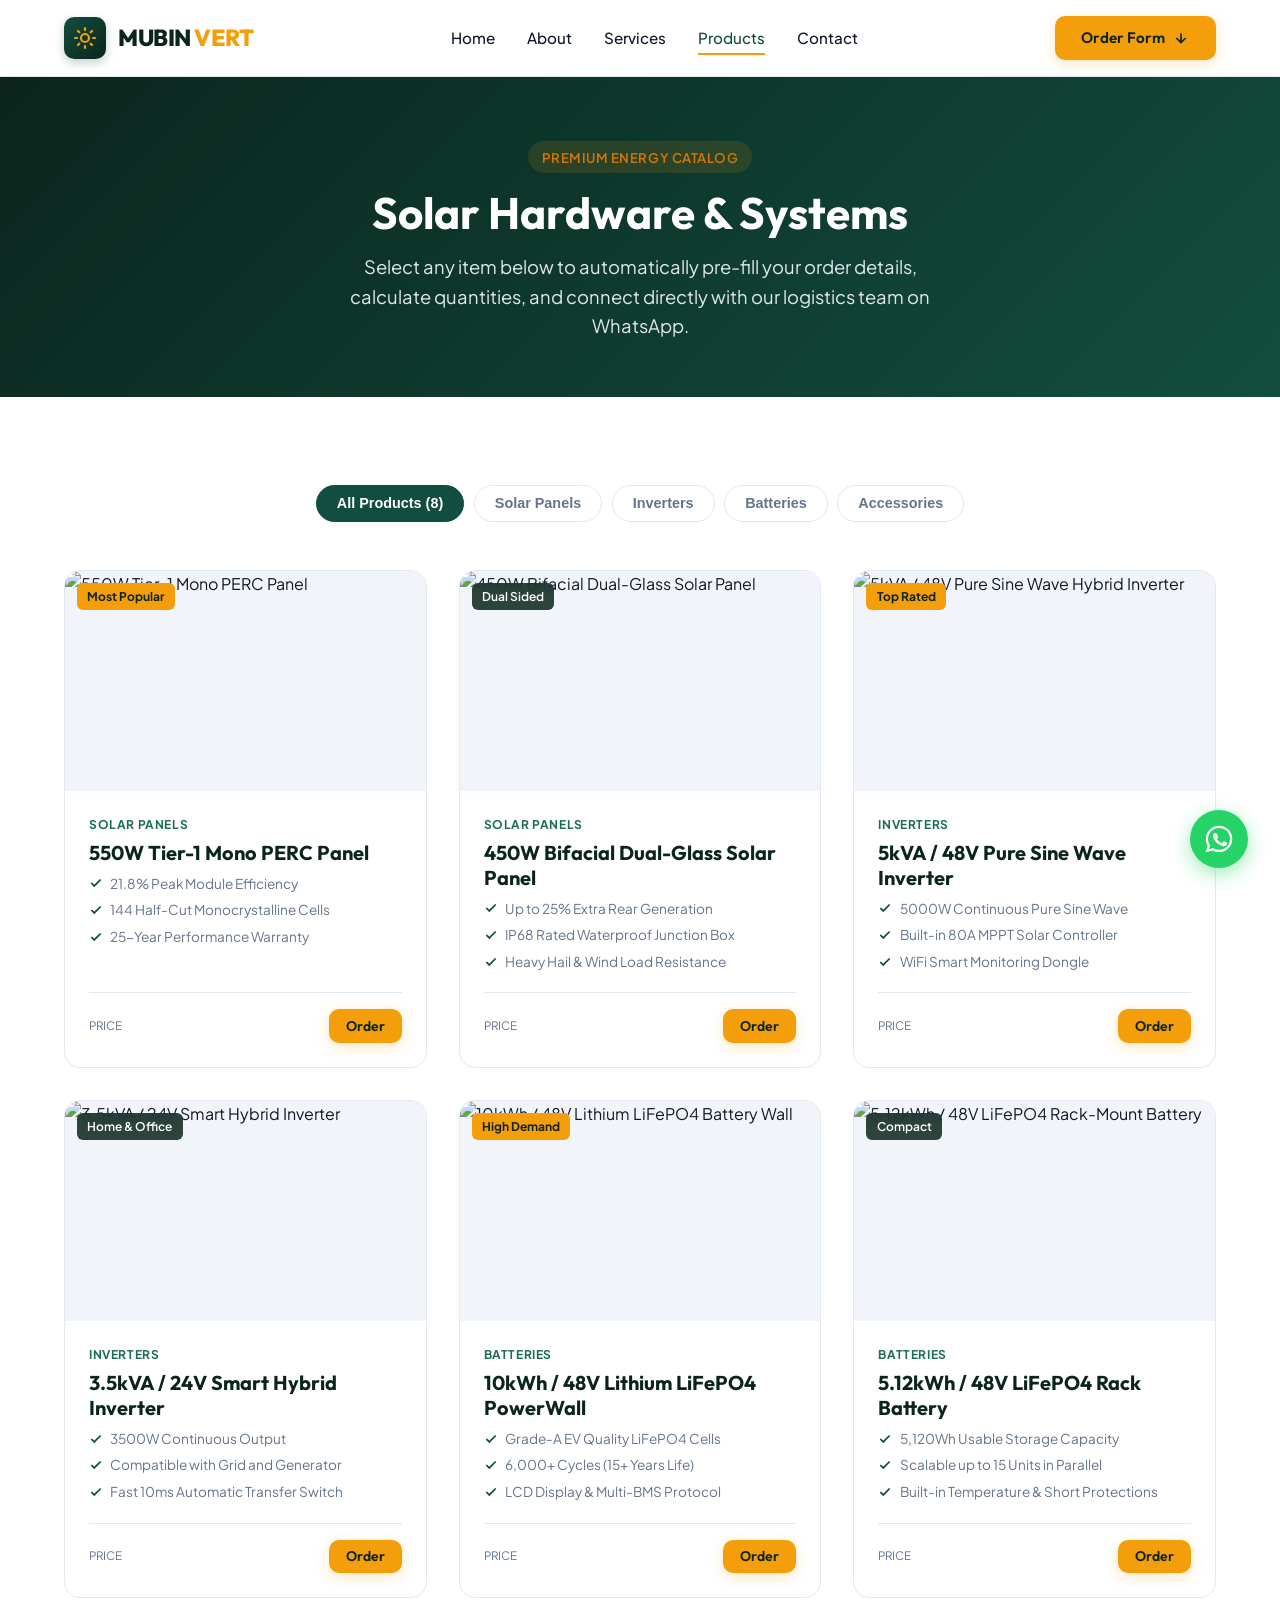
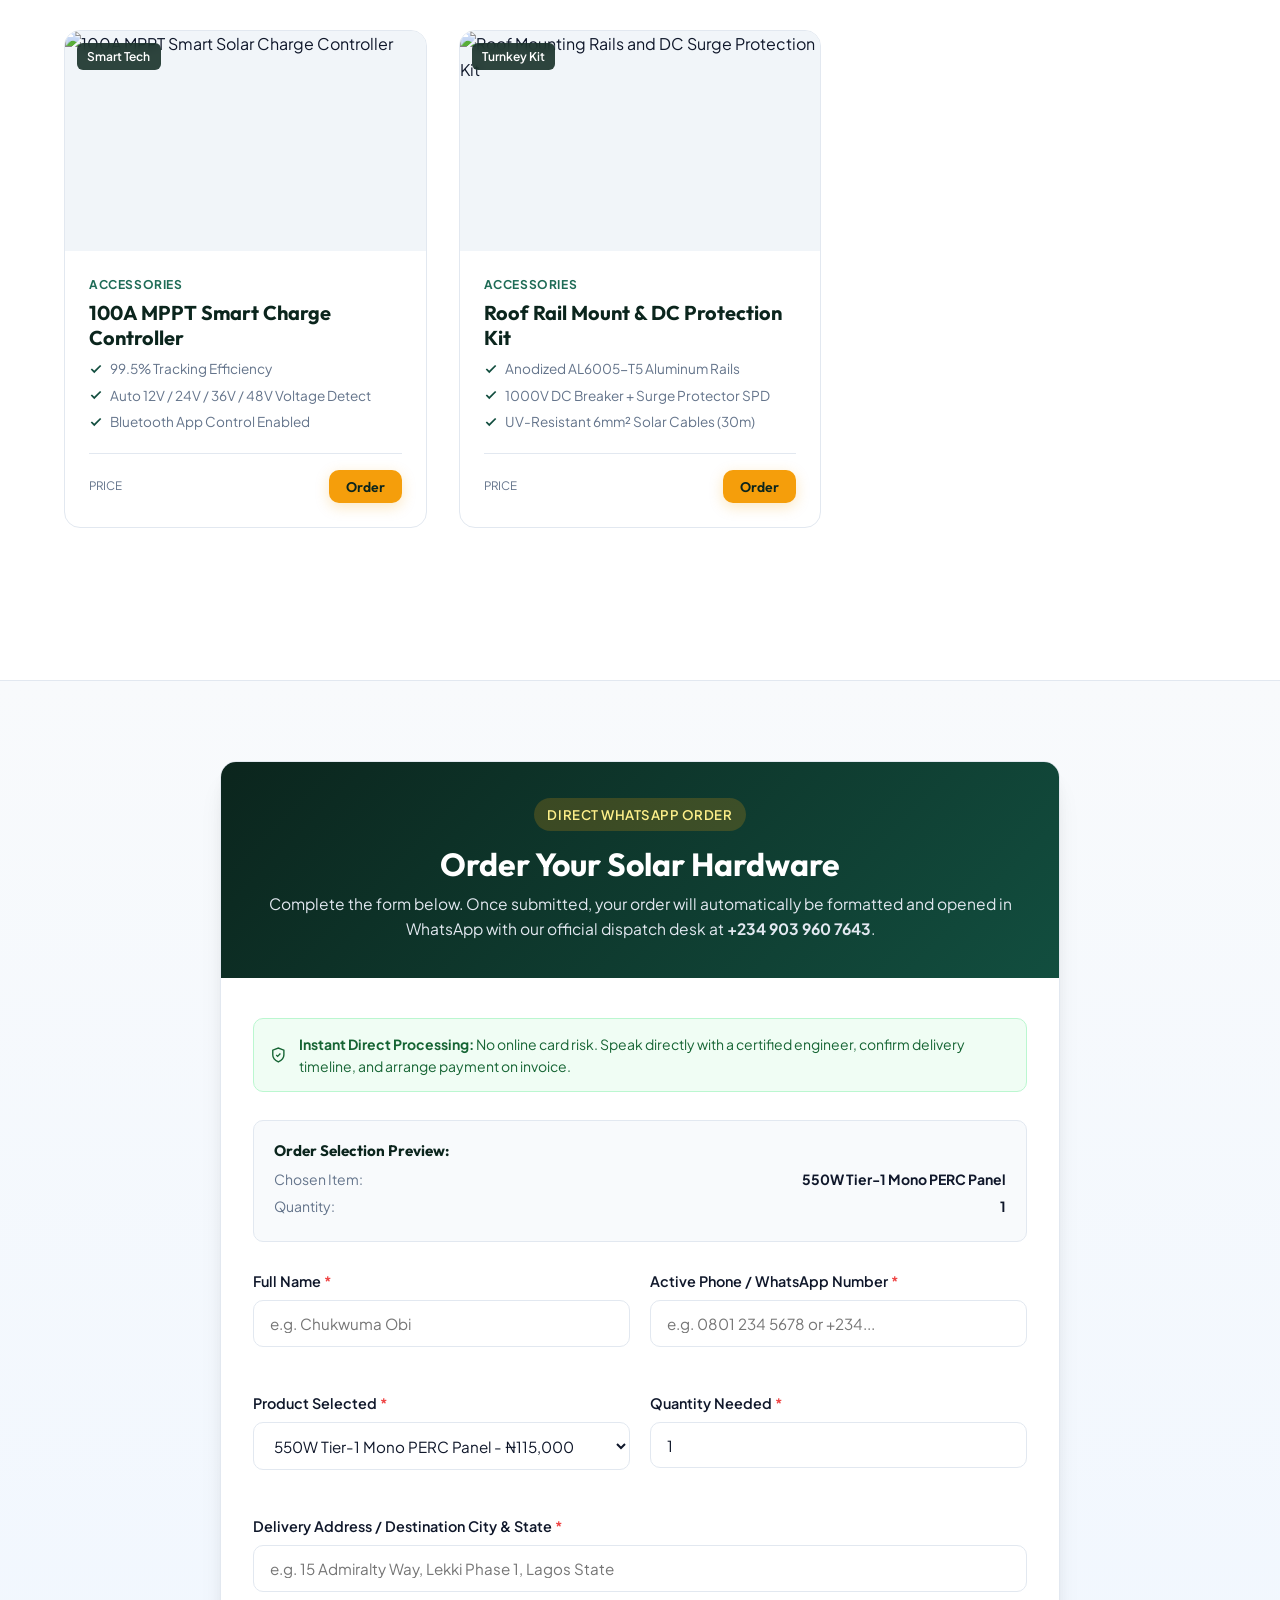
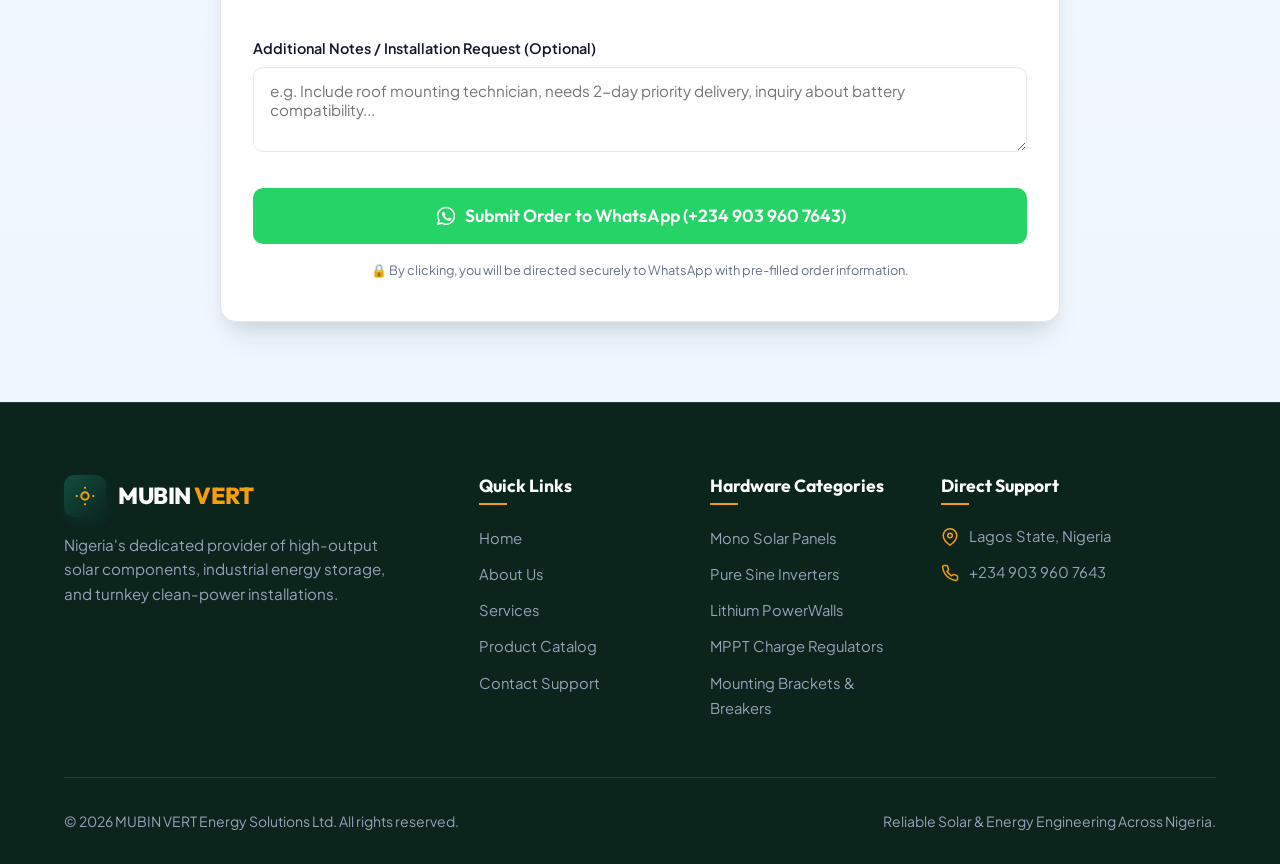
==== commit d5b565f4: "Remove product prices and contact email from products.html" ====
--- a/products.html
+++ b/products.html
@@ -113,7 +113,7 @@
             <div class="product-footer">
               <div class="product-price">
                 <span class="label">Price</span>
-                <span class="value">₦115,000</span>
+               
               </div>
               <button type="button" class="btn btn-primary btn-sm btn-order-trigger" data-product-name="550W Tier-1 Mono PERC Panel">
                 <span>Order</span>
@@ -139,7 +139,7 @@
             <div class="product-footer">
               <div class="product-price">
                 <span class="label">Price</span>
-                <span class="value">₦98,000</span>
+               
               </div>
               <button type="button" class="btn btn-primary btn-sm btn-order-trigger" data-product-name="450W Bifacial Dual-Glass Solar Panel">
                 <span>Order</span>
@@ -165,7 +165,7 @@
             <div class="product-footer">
               <div class="product-price">
                 <span class="label">Price</span>
-                <span class="value">₦580,000</span>
+               
               </div>
               <button type="button" class="btn btn-primary btn-sm btn-order-trigger" data-product-name="5kVA / 48V Pure Sine Wave Inverter">
                 <span>Order</span>
@@ -191,7 +191,7 @@
             <div class="product-footer">
               <div class="product-price">
                 <span class="label">Price</span>
-                <span class="value">₦395,000</span>
+             
               </div>
               <button type="button" class="btn btn-primary btn-sm btn-order-trigger" data-product-name="3.5kVA / 24V Smart Hybrid Inverter">
                 <span>Order</span>
@@ -217,7 +217,7 @@
             <div class="product-footer">
               <div class="product-price">
                 <span class="label">Price</span>
-                <span class="value">₦1,650,000</span>
+               
               </div>
               <button type="button" class="btn btn-primary btn-sm btn-order-trigger" data-product-name="10kWh / 48V Lithium LiFePO4 PowerWall">
                 <span>Order</span>
@@ -243,7 +243,7 @@
             <div class="product-footer">
               <div class="product-price">
                 <span class="label">Price</span>
-                <span class="value">₦890,000</span>
+                
               </div>
               <button type="button" class="btn btn-primary btn-sm btn-order-trigger" data-product-name="5.12kWh / 48V LiFePO4 Rack Battery">
                 <span>Order</span>
@@ -269,7 +269,7 @@
             <div class="product-footer">
               <div class="product-price">
                 <span class="label">Price</span>
-                <span class="value">₦145,000</span>
+               
               </div>
               <button type="button" class="btn btn-primary btn-sm btn-order-trigger" data-product-name="100A MPPT Smart Charge Controller">
                 <span>Order</span>
@@ -295,7 +295,7 @@
             <div class="product-footer">
               <div class="product-price">
                 <span class="label">Price</span>
-                <span class="value">₦185,000</span>
+              
               </div>
               <button type="button" class="btn btn-primary btn-sm btn-order-trigger" data-product-name="Roof Rail Mount & DC Protection Kit">
                 <span>Order</span>
@@ -513,16 +513,14 @@
           <ul class="footer-contact-list">
             <li>
               <svg width="18" height="18" viewBox="0 0 24 24" fill="none" stroke="currentColor" stroke-width="2"><path d="M21 10c0 7-9 13-9 13s-9-6-9-13a9 9 0 0 1 18 0z"/><circle cx="12" cy="10" r="3"/></svg>
-              <span>Victoria Island, Lagos State, Nigeria</span>
+              <span> Lagos State, Nigeria</span>
             </li>
             <li>
               <svg width="18" height="18" viewBox="0 0 24 24" fill="none" stroke="currentColor" stroke-width="2"><path d="M22 16.92v3a2 2 0 0 1-2.18 2 19.79 19.79 0 0 1-8.63-3.07 19.5 19.5 0 0 1-6-6 19.79 19.79 0 0 1-3.07-8.67A2 2 0 0 1 4.11 2h3a2 2 0 0 1 2 1.72 12.84 12.84 0 0 0 .7 2.81 2 2 0 0 1-.45 2.11L8.09 9.91a16 16 0 0 0 6 6l1.27-1.27a2 2 0 0 1 2.11-.45 12.84 12.84 0 0 0 2.81.7A2 2 0 0 1 22 16.92z"/></svg>
               <span>+234 903 960 7643</span>
             </li>
-            <li>
-              <svg width="18" height="18" viewBox="0 0 24 24" fill="none" stroke="currentColor" stroke-width="2"><path d="M4 4h16c1.1 0 2 .9 2 2v12c0 1.1-.9 2-2 2H4c-1.1 0-2-.9-2-2V6c0-1.1.9-2 2-2z"/><polyline points="22,6 12,13 2,6"/></svg>
-              <span>orders@mubinvert.com</span>
-            </li>
+           
+            
           </ul>
         </div>
       </div>
